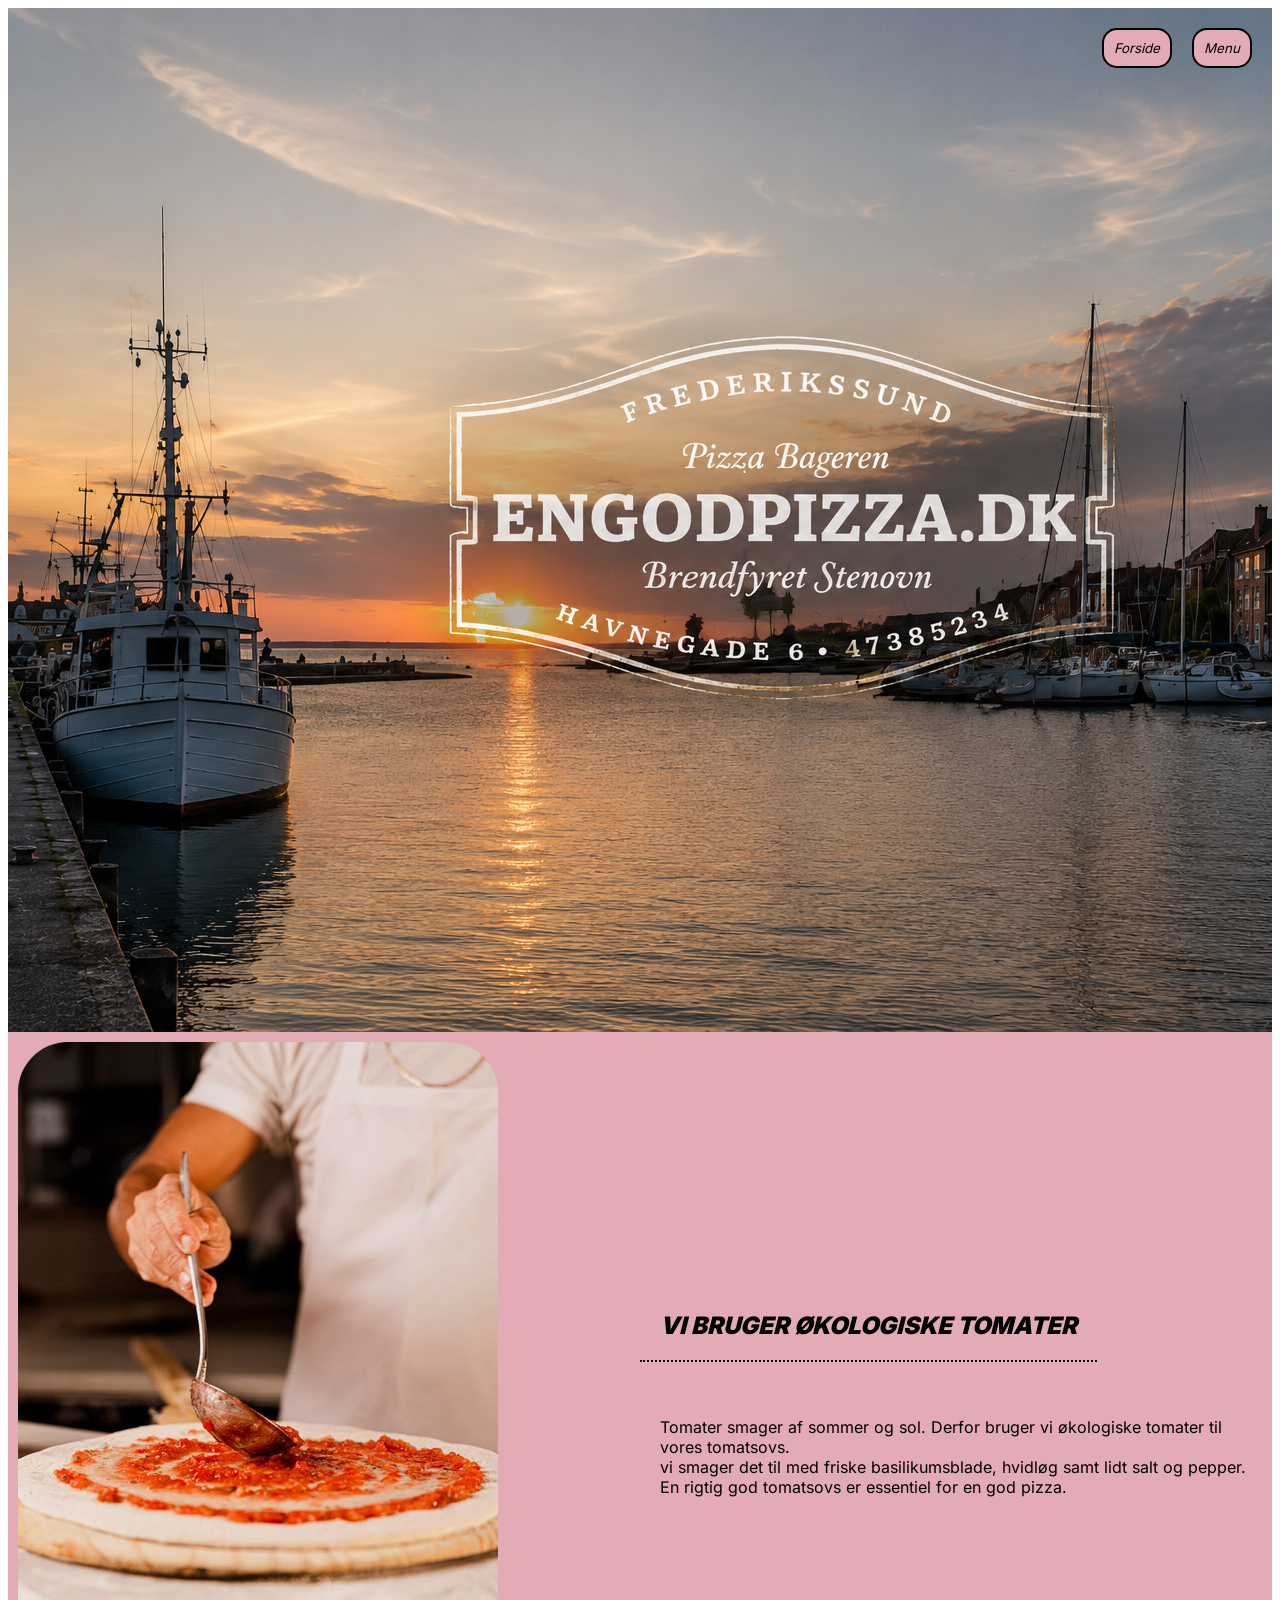
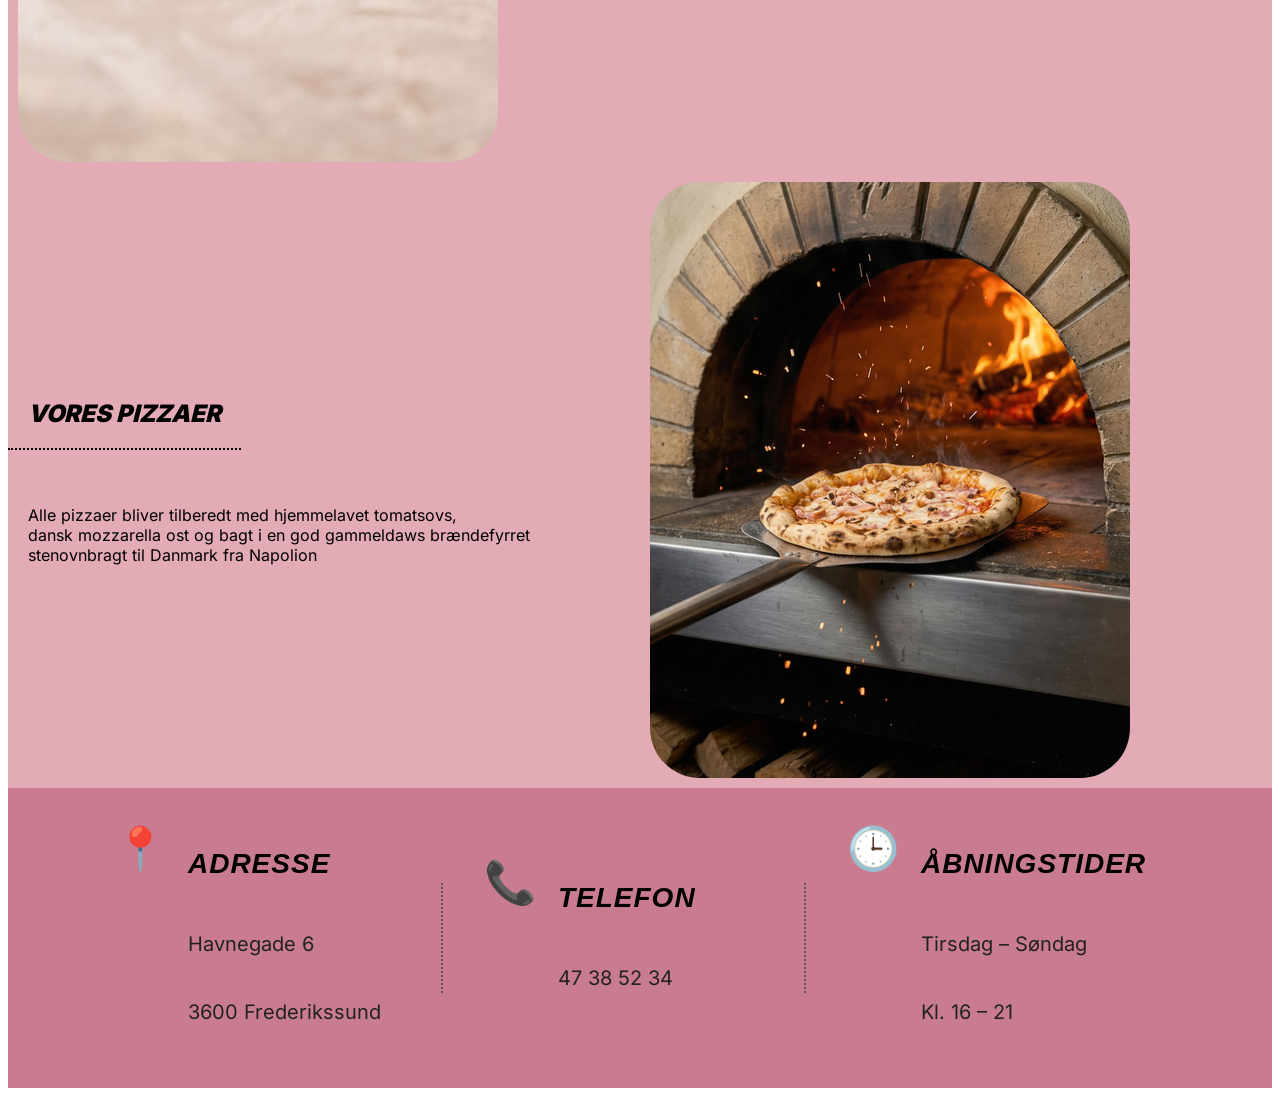
==== html/index.html @ a5d5ee14 "start på projekt" ====
<!doctype html>
<html lang="en">
  <head>
    <meta charset="UTF-8" />
    <meta name="viewport" content="width=device-width, initial-scale=1.0" />
    <link rel="stylesheet" href="../css/forside.css" />
    <title>Forside</title>
  </head>
  <body>
    <header id="header-section">
      <img class="background-image" src="../img/hero billede prototype.png" alt="" />
      <nav>
        <button><a href="index.html">Forside</a></button>
        <button><a href="menu.html">Menu</a></button>
      </nav>
    </header>
    <main>
      <div id="Tomat-section">
        <div>
          <img id="tomat-pic" src="../img/sovs.png" alt="" />
        </div>
        <div>
          <h2>VI BRUGER ØKOLOGISKE TOMATER</h2>
          <p>
            Tomater smager af sommer og sol. Derfor bruger vi økologiske tomater til vores tomatsovs. <br />vi smager det til med friske basilikumsblade, hvidløg samt lidt salt og pepper. <br />
            En rigtig god tomatsovs er essentiel for en god pizza.
          </p>
        </div>
      </div>
      <div id="pizza-section">
        <div>
          <img id="baking-pizza" src="../img/pizza.png" />
        </div>
        <div>
          <h2>VORES PIZZAER</h2>
          <p id="pizza-text">
            Alle pizzaer bliver tilberedt med hjemmelavet tomatsovs,<br />
            dansk mozzarella ost og bagt i en god gammeldaws brændefyrret <br />
            stenovnbragt til Danmark fra Napolion
          </p>
        </div>
      </div>
    </main>
    <footer>
      <footer class="footer">
        <div class="footer-item">
          <div class="icon">📍</div>
          <div>
            <h3>ADRESSE</h3>
            <p>Havnegade 6</p>
            <p>3600 Frederikssund</p>
          </div>
        </div>

        <div class="divider"></div>

        <div class="footer-item">
          <div class="icon">📞</div>
          <div>
            <h3>TELEFON</h3>
            <p>47 38 52 34</p>
          </div>
        </div>

        <div class="divider"></div>

        <div class="footer-item">
          <div class="icon">🕒</div>
          <div>
            <h3>ÅBNINGSTIDER</h3>
            <p>Tirsdag – Søndag</p>
            <p>Kl. 16 – 21</p>
          </div>
        </div>
      </footer>
    </footer>
  </body>
</html>
---- css/forside.css ----
/* fonts */
@font-face {
  font-family: "InterBlack";
  src: url("../fonts/Inter_18pt-Black.woff") format("woff");
  font-weight: normal;
}
h1,
h2,
h3 {
  font-family: "InterBlack";
  font-style: oblique;
}
@font-face {
  font-family: "InterNormal";
  src: url("../fonts/Inter-VariableFont_opsz\,wght.woff");
  font-weight: normal;
}
p {
  font-family: "InterNormal";
}
button {
  font-family: "InterNormal";
  font-style: italic;
}
/* layout css */
@media (min-width: 1200px) {
  #Tomat-section {
    display: grid;
    grid-template-columns: 1fr 1fr;
  }
  #pizza-section {
    display: grid;
    grid-template-columns: 1fr 1fr;
  }
  #pizza-section > div:first-child {
    grid-column: 2;
    grid-row: 1;
  }
  #pizza-section > div:last-child {
    grid-column: 1;
    grid-row: 1;
  }

  #header-section {
    display: grid;
    grid-template-columns: 1fr auto;
  }
  #pizza-section,
  #Tomat-section {
    align-items: center;
  }

  #footer-section {
    display: grid;
    grid-template-columns: 1fr 1fr 1fr;
    align-items: center;
  }
  #adress,
  #watch,
  #phone {
    display: grid;
    grid-template-columns: 1fr 1fr;
    grid-template-rows: 1fr;
  }
}
@media (max-width: 1200px) {
  /* #footer-section {
    display: grid;
    grid-template-columns: 1fr 1fr 1fr;
    align-items: center;
  } */
  #adress,
  #watch,
  #phone {
    display: grid;
    grid-template-columns: 1fr 1fr;
    grid-template-rows: 1fr;
  }
  #header-section {
    display: grid;
    grid-template-columns: 1fr auto;
  }
  .background-image {
    display: block;
    width: 100%;
    height: auto;
    object-fit: cover;
  }

  @media (max-width: 800px) {
    .background-image {
      max-height: 35vh;
    }
  }
}

/* general css */
#header-section {
  position: relative;
  overflow: hidden;
  align-items: center;
}
#header-section nav {
  position: absolute;
  top: 20px;
  right: 20px;
  display: flex;
  gap: 10px;
}
.background-image {
  display: block;
  object-fit: cover;
}
button {
  background-color: #e3abb6;
  border: black solid 2px;
  border-radius: 15px;
  padding: 10px;
  margin: 0;
}
button + button {
  margin-left: 10px;
}
button a {
  color: black;
  text-decoration: none;
}
main {
  background-color: #e3abb6;
}
footer {
  background-color: #c97c8f;
}
h2 {
  display: inline-block;
  border-bottom: 2px dotted #000;
  padding-bottom: 0.3em;
}
.footer-pic {
  max-height: 70px;
}
#baking-pizza,
#tomat-pic {
  padding: 10px;
  border-radius: 60px;
}
p,
h1,
h2,
h3 {
  padding: 20px;
}
img {
  display: block;
  object-fit: cover;
}

/* footer computer: */
@media (min-width: 1200px) {
  .footer {
    display: flex;
    align-items: center;
    justify-content: center;
    background: #c97c8f;
    padding: 40px 60px;
    gap: 40px;
    font-family: "Georgia", serif;
  }

  .footer-item {
    display: flex;
    align-items: flex-start;
    gap: 2px;
    min-width: 280px;
  }

  .footer-item h3 {
    margin: 0 0 12px;
    font-size: 28px;
    font-weight: 600;
    letter-spacing: 1px;
    font-family: Arial, sans-serif;
  }

  .footer-item p {
    margin: 4px 0;
    font-size: 20px;
    color: #222;
  }

  .icon {
    font-size: 42px;
    line-height: 1;
    color: #222;
  }

  .divider {
    width: 1px;
    height: 110px;
    border-left: 2px dotted #555;
  }
}
/* Footer phone: */
@media (max-width: 1200px) {
  .footer {
    flex-direction: column;
    align-items: flex-start;
    padding: 50px 35px;
    gap: 35px;
  }

  .footer-item {
    min-width: auto;
    width: 100%;
  }

  .divider {
    width: 100%;
    height: 1px;
    border-left: none;
    border-top: 2px dotted #555;
  }

  .footer-item h3 {
    font-size: 22px;
  }

  .footer-item p {
    font-size: 18px;
  }

  .icon {
    font-size: 36px;
  }
}
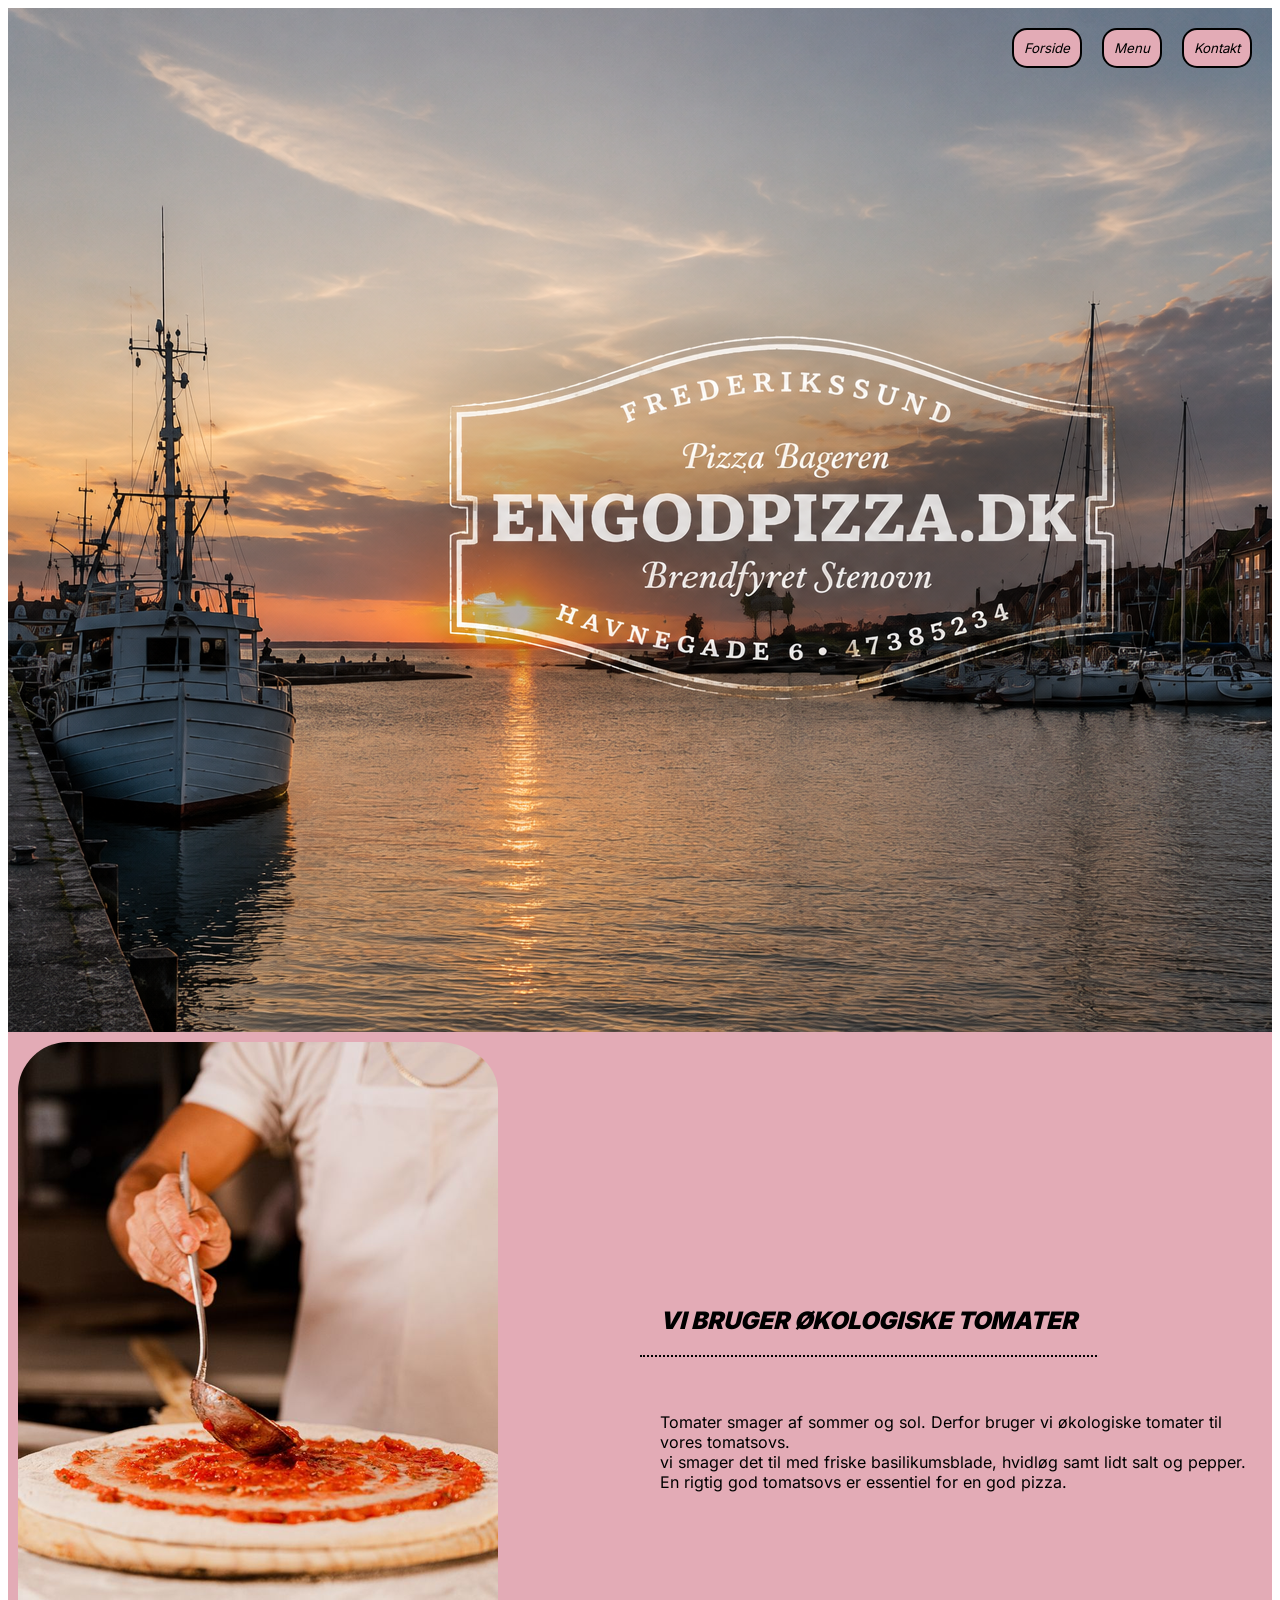
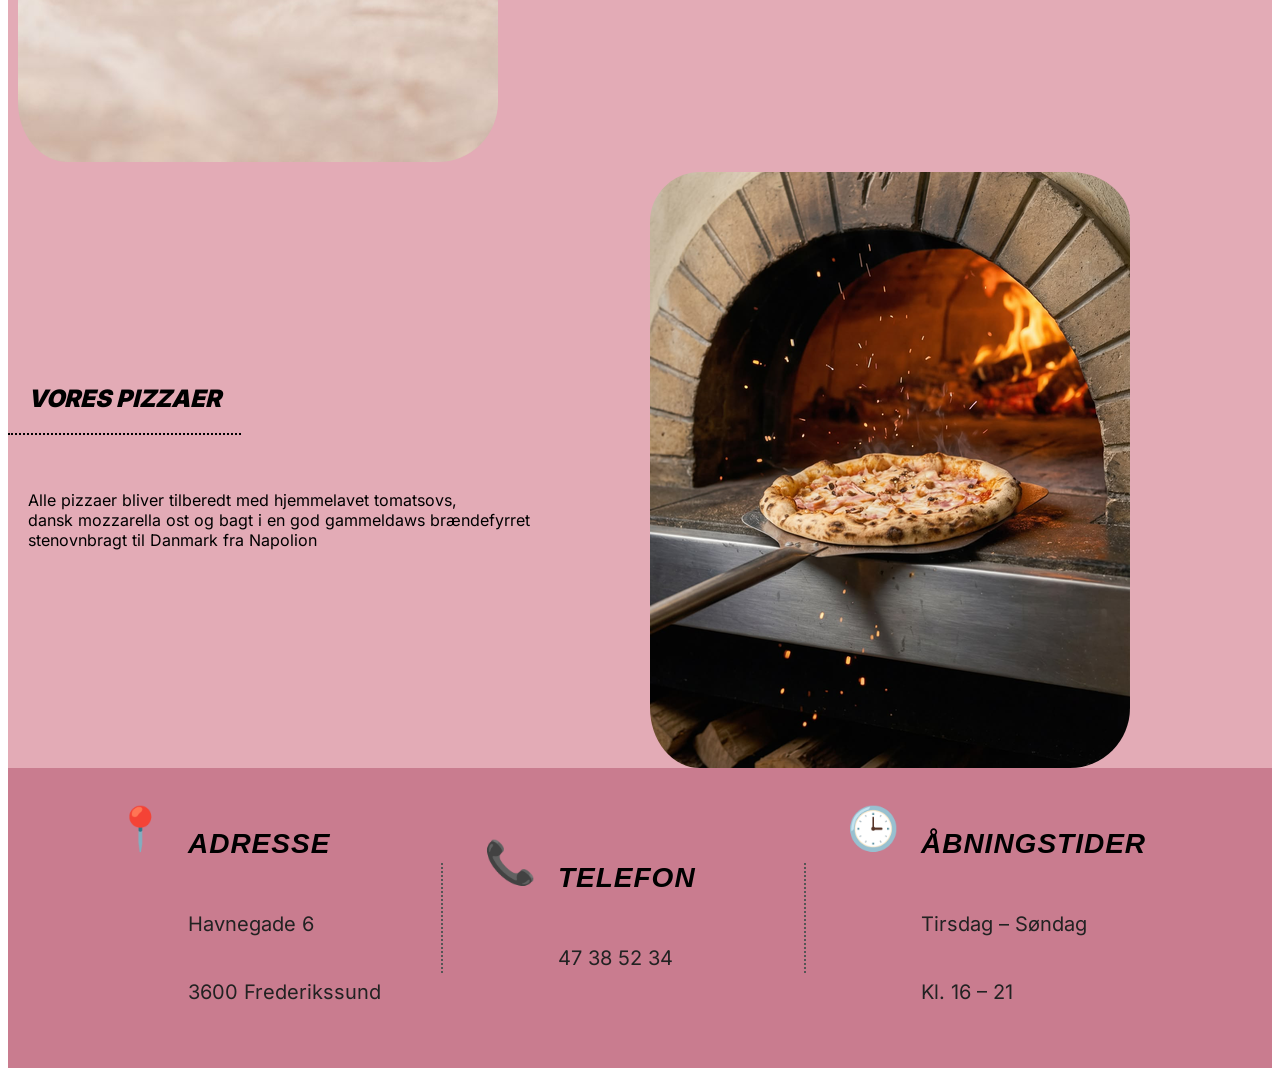
==== commit 6331ffc2: "tilkobling af kontakt" ====
--- a/html/index.html
+++ b/html/index.html
@@ -12,6 +12,7 @@
       <nav>
         <button><a href="index.html">Forside</a></button>
         <button><a href="menu.html">Menu</a></button>
+        <button><a href="galleri.html">Kontakt</a></button>
       </nav>
     </header>
     <main>
--- a/css/forside.css
+++ b/css/forside.css
@@ -139,10 +139,22 @@
 .footer-pic {
   max-height: 70px;
 }
-#baking-pizza,
-#tomat-pic {
-  padding: 10px;
-  border-radius: 60px;
+@media (min-width: 1200px) {
+  #baking-pizza,
+  #tomat-pic {
+    padding-top: 10px;
+    padding-left: 10px;
+    border-radius: 60px;
+  }
+}
+@media (max-width: 1200px) {
+  #baking-pizza,
+  #tomat-pic {
+    border-radius: 60px;
+  }
+  #tomat-pic {
+    padding-top: 10px;
+  }
 }
 p,
 h1,
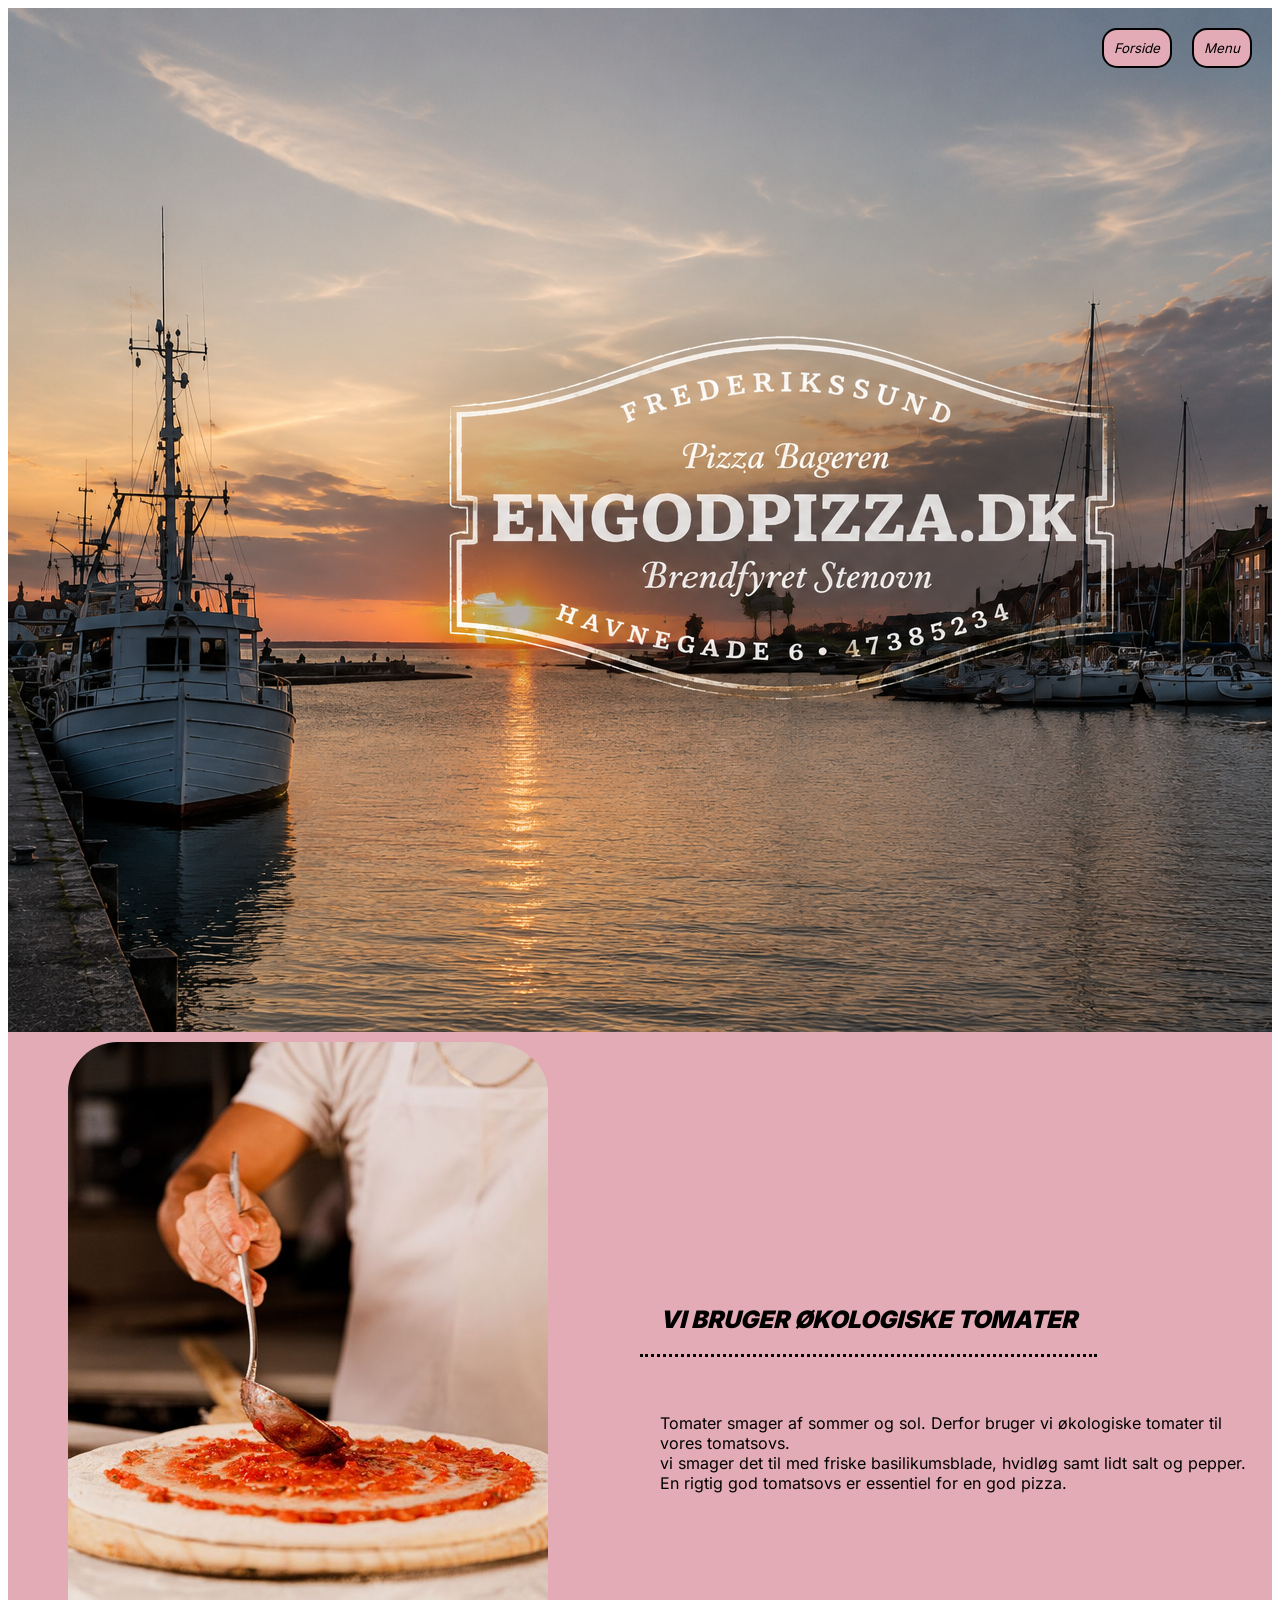
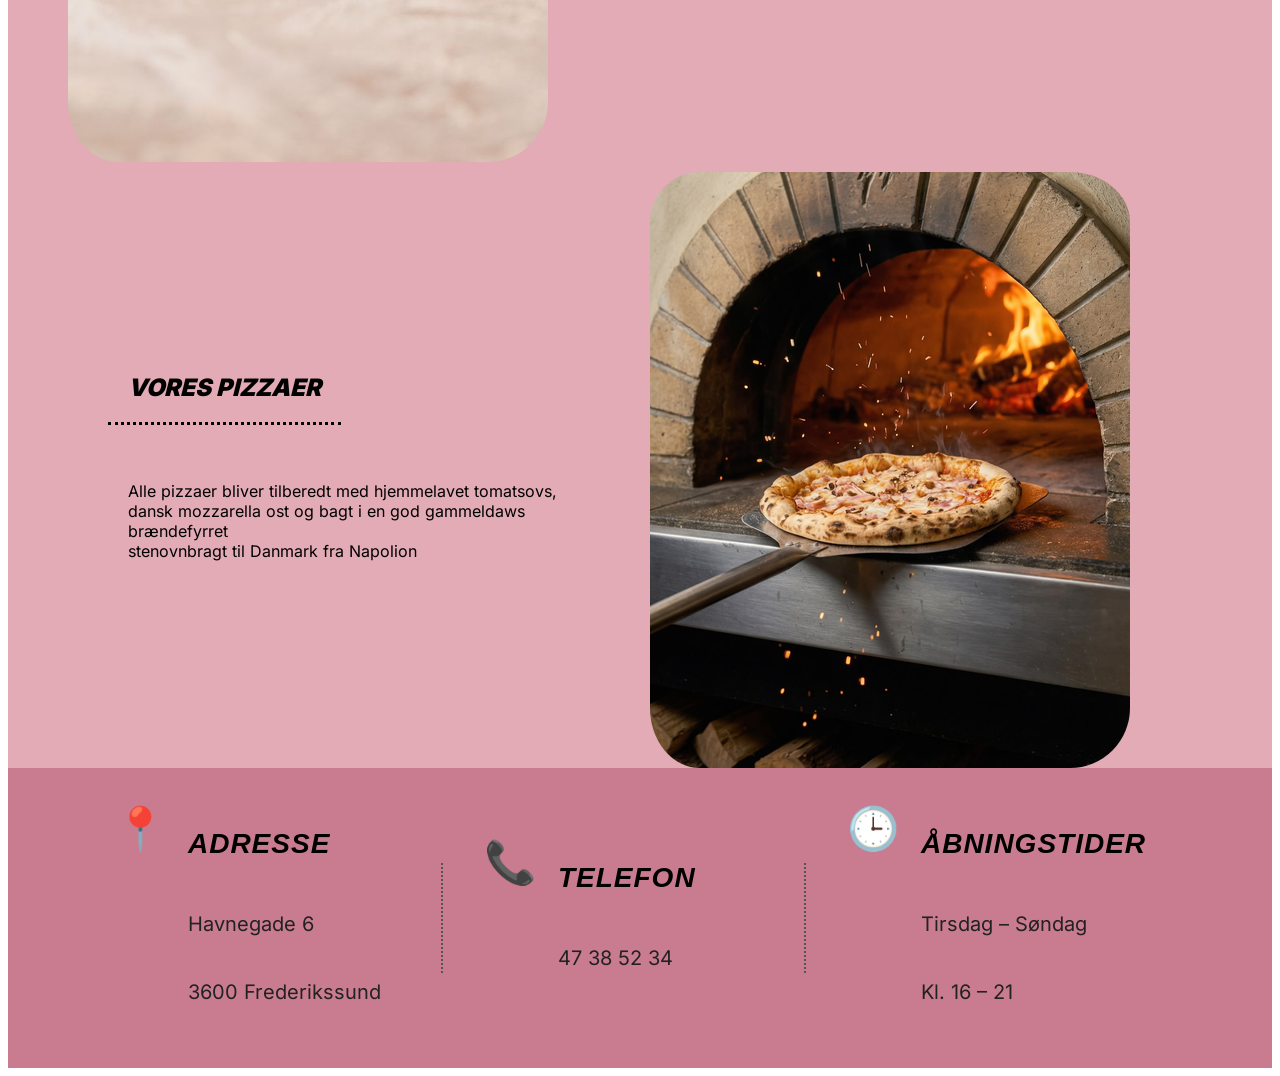
==== commit c77ce765: "ændring af margin på tekst" ====
--- a/html/index.html
+++ b/html/index.html
@@ -12,7 +12,6 @@
       <nav>
         <button><a href="index.html">Forside</a></button>
         <button><a href="menu.html">Menu</a></button>
-        <button><a href="galleri.html">Kontakt</a></button>
       </nav>
     </header>
     <main>
@@ -32,7 +31,7 @@
         <div>
           <img id="baking-pizza" src="../img/pizza.png" />
         </div>
-        <div>
+        <div class="pizza-2">
           <h2>VORES PIZZAER</h2>
           <p id="pizza-text">
             Alle pizzaer bliver tilberedt med hjemmelavet tomatsovs,<br />
--- a/css/forside.css
+++ b/css/forside.css
@@ -48,6 +48,12 @@
   #pizza-section,
   #Tomat-section {
     align-items: center;
+  }
+  #tomat-pic {
+    margin-left: 50px;
+  }
+  .pizza-2 {
+    margin-left: 100px;
   }
 
   #footer-section {
@@ -133,7 +139,7 @@
 }
 h2 {
   display: inline-block;
-  border-bottom: 2px dotted #000;
+  border-bottom: 3px dotted #000;
   padding-bottom: 0.3em;
 }
 .footer-pic {
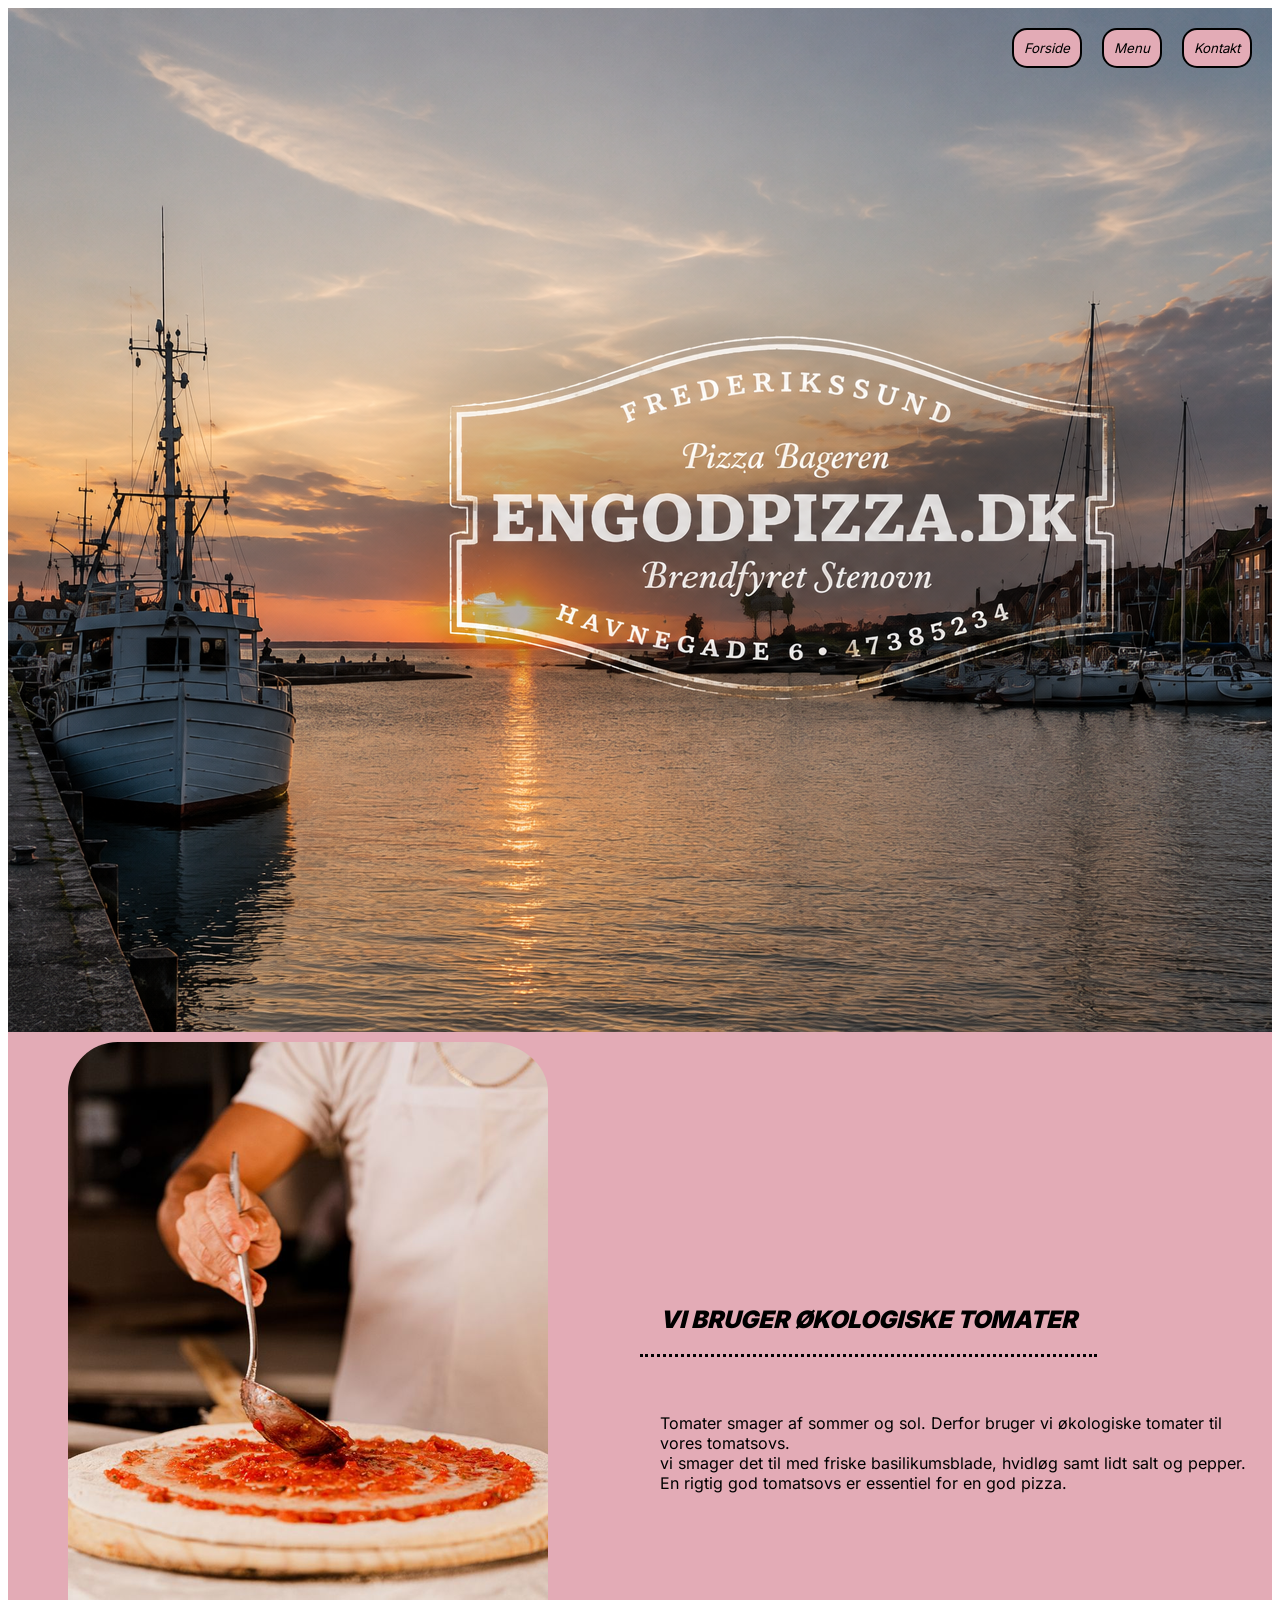
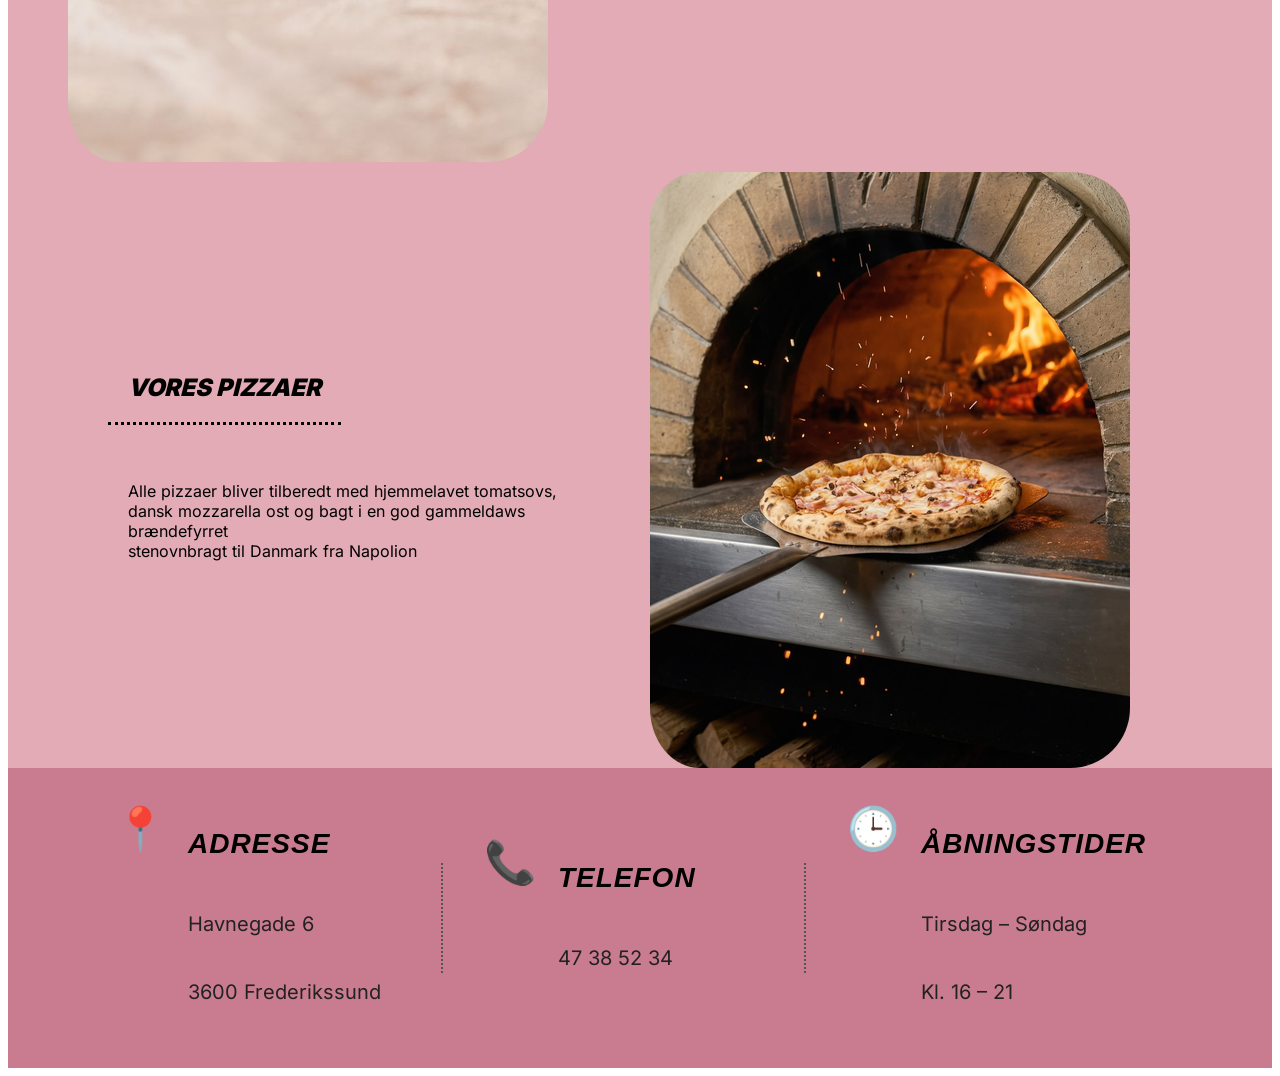
==== commit 7e29a471: "Merge pull request #4 from Edith1410/forside ændring af margin på tekst" ====
--- a/html/index.html
+++ b/html/index.html
@@ -12,6 +12,7 @@
       <nav>
         <button><a href="index.html">Forside</a></button>
         <button><a href="menu.html">Menu</a></button>
+        <button><a href="galleri.html">Kontakt</a></button>
       </nav>
     </header>
     <main>
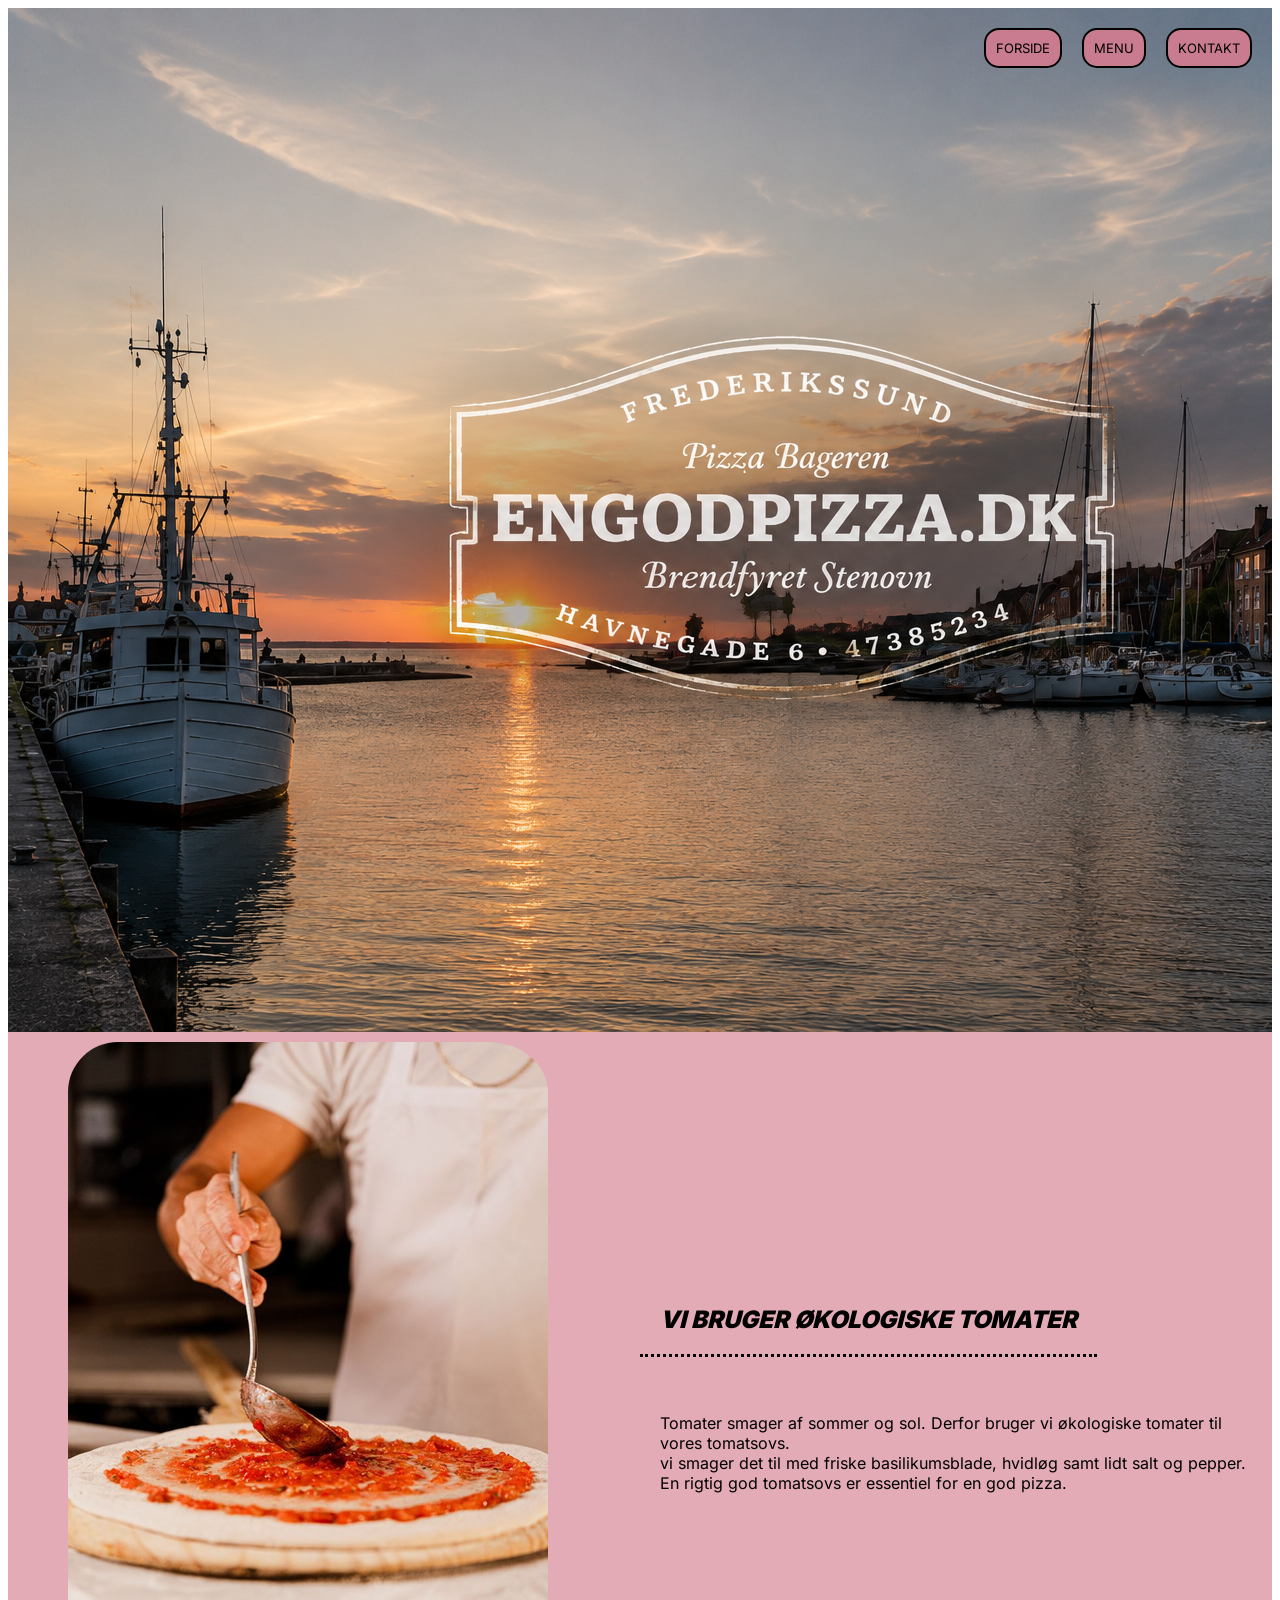
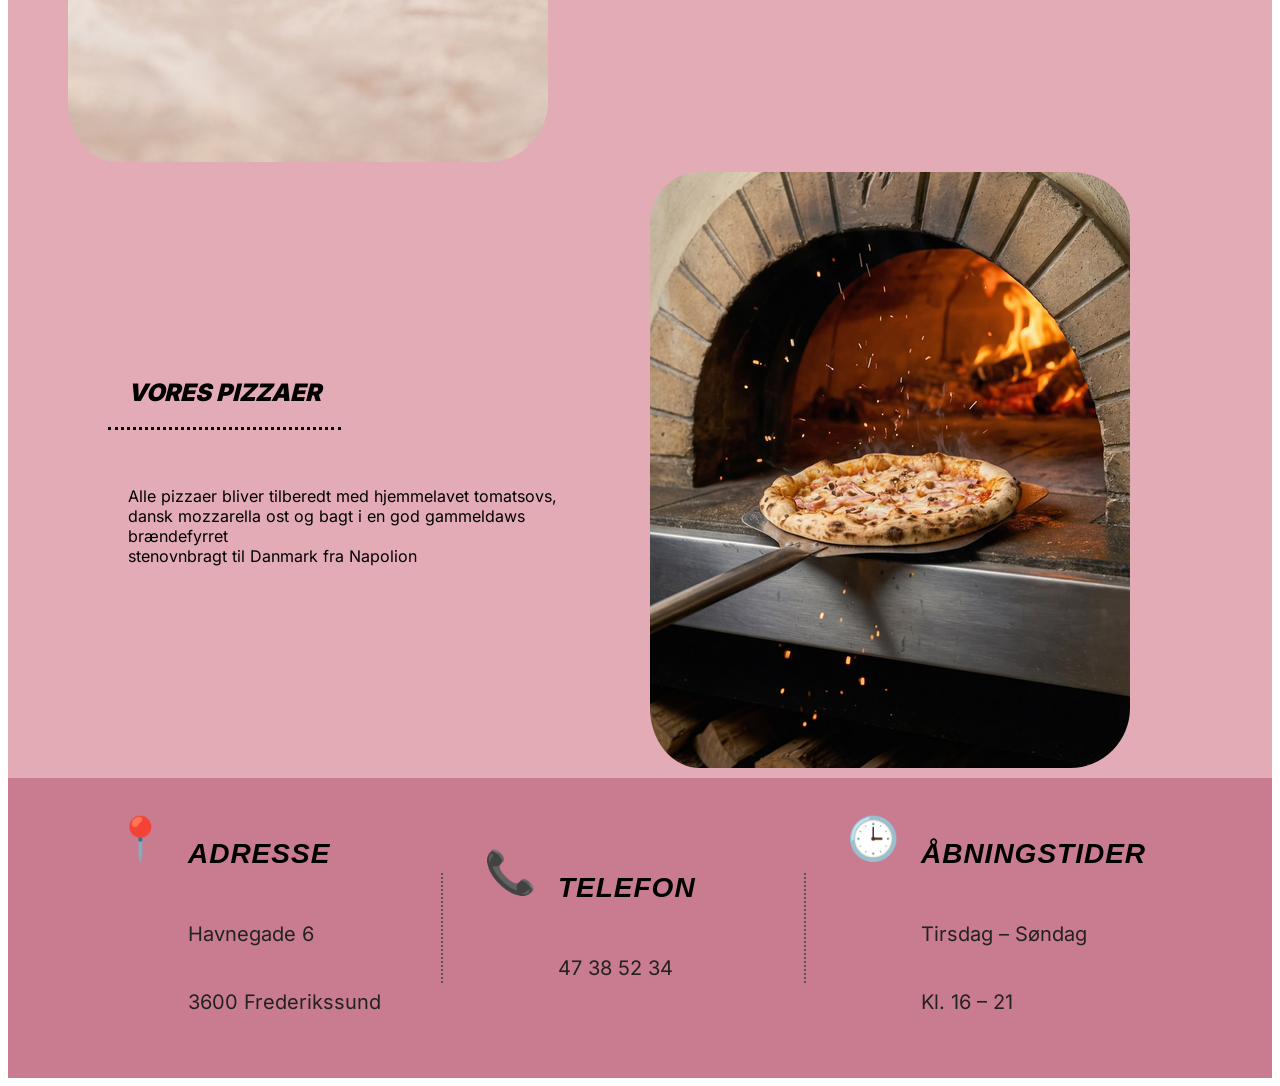
==== commit 9f0c38e1: "ændring af knapper" ====
--- a/html/index.html
+++ b/html/index.html
@@ -10,9 +10,9 @@
     <header id="header-section">
       <img class="background-image" src="../img/hero billede prototype.png" alt="" />
       <nav>
-        <button><a href="index.html">Forside</a></button>
-        <button><a href="menu.html">Menu</a></button>
-        <button><a href="galleri.html">Kontakt</a></button>
+        <button><a href="index.html">FORSIDE</a></button>
+        <button><a href="menu.html">MENU</a></button>
+        <button><a href="galleri.html">KONTAKT</a></button>
       </nav>
     </header>
     <main>
--- a/css/forside.css
+++ b/css/forside.css
@@ -20,13 +20,15 @@
 }
 button {
   font-family: "InterNormal";
-  font-style: italic;
 }
 /* layout css */
 @media (min-width: 1200px) {
   #Tomat-section {
     display: grid;
     grid-template-columns: 1fr 1fr;
+  }
+  #baking-pizza {
+    margin-bottom: 10px;
   }
   #pizza-section {
     display: grid;
@@ -118,7 +120,7 @@
   object-fit: cover;
 }
 button {
-  background-color: #e3abb6;
+  background-color: #c97c8f;
   border: black solid 2px;
   border-radius: 15px;
   padding: 10px;
@@ -172,7 +174,6 @@
   display: block;
   object-fit: cover;
 }
-
 /* footer computer: */
 @media (min-width: 1200px) {
   .footer {
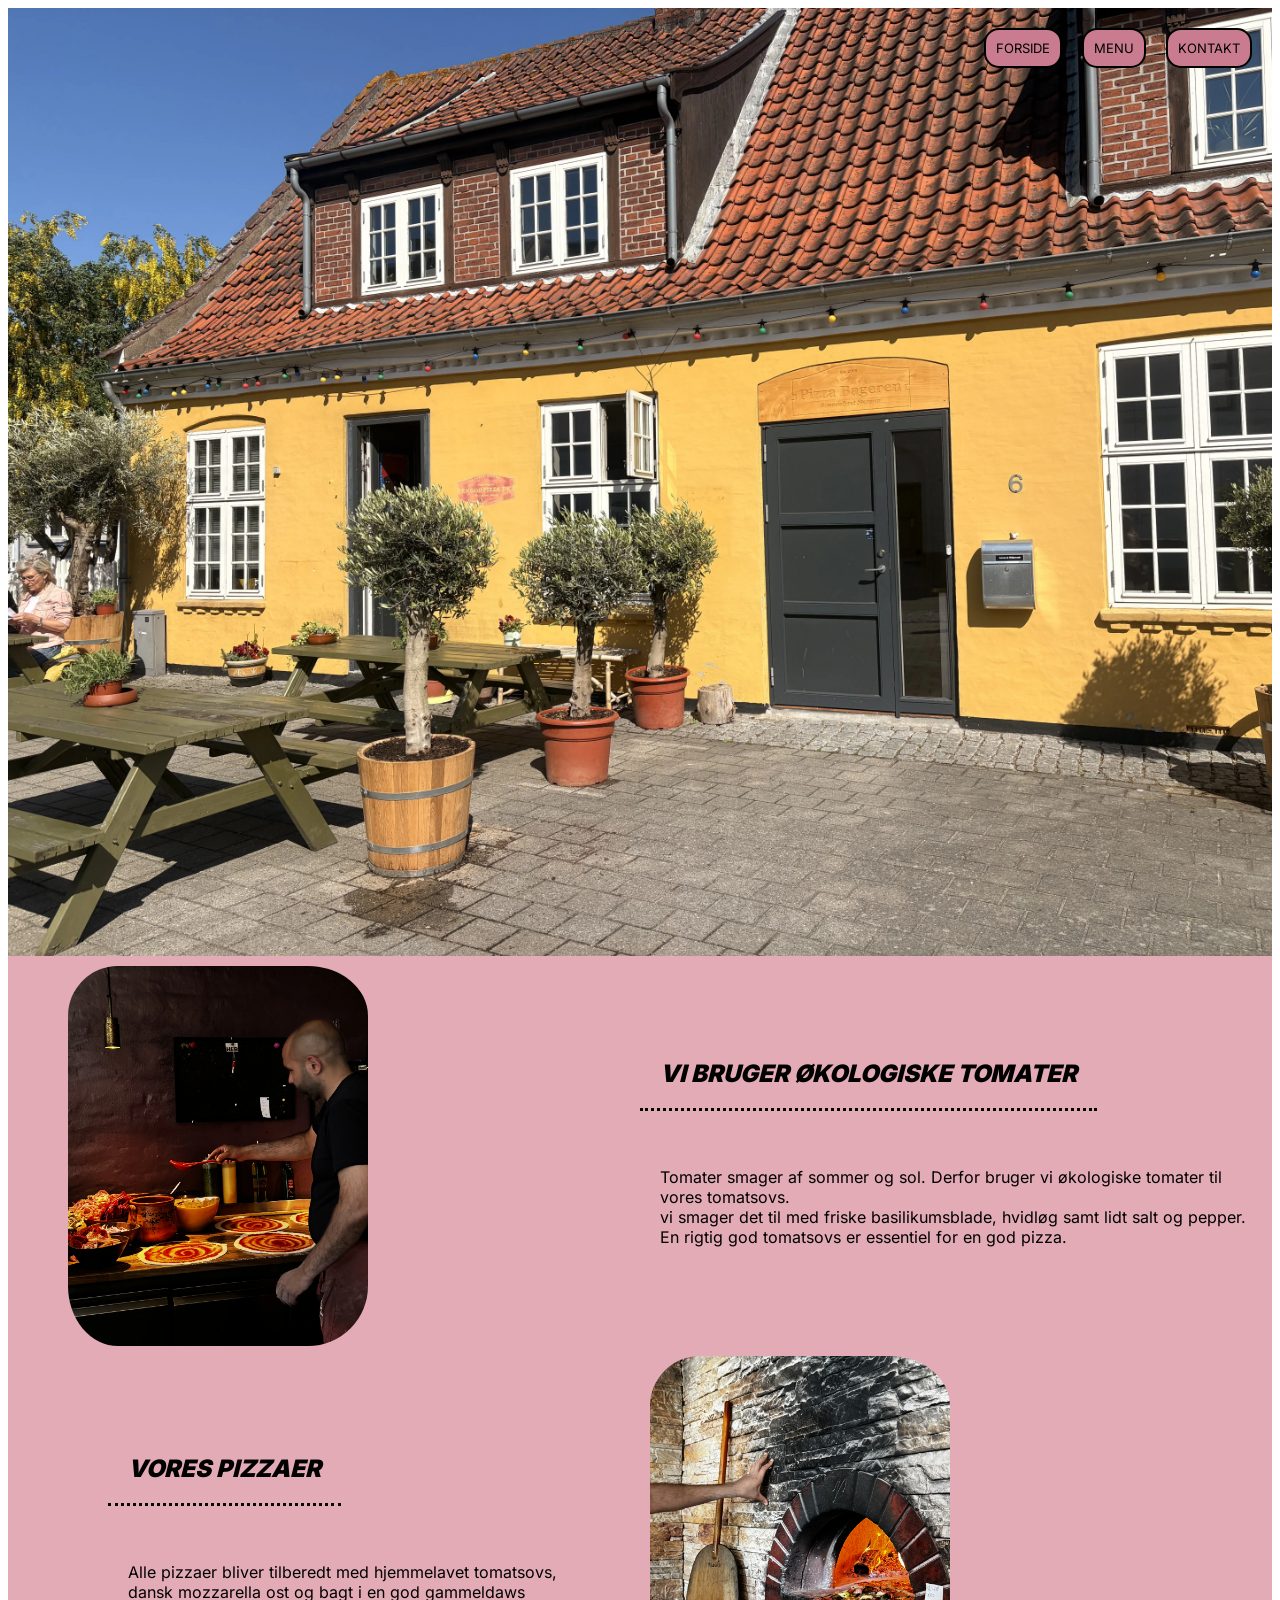
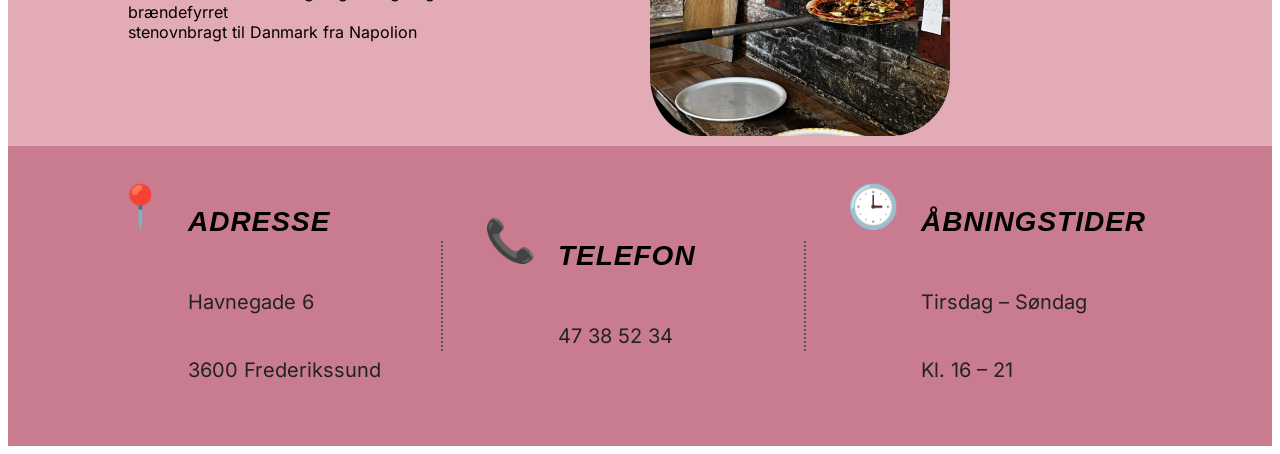
==== commit 61050899: "billeder til forside" ====
--- a/html/index.html
+++ b/html/index.html
@@ -8,7 +8,7 @@
   </head>
   <body>
     <header id="header-section">
-      <img class="background-image" src="../img/hero billede prototype.png" alt="" />
+      <img class="background-image" src="../img/hero_resultat.webp" alt="" />
       <nav>
         <button><a href="index.html">FORSIDE</a></button>
         <button><a href="menu.html">MENU</a></button>
@@ -18,7 +18,7 @@
     <main>
       <div id="Tomat-section">
         <div>
-          <img id="tomat-pic" src="../img/sovs.png" alt="" />
+          <img id="tomat-pic" src="../img/pizzasovs_resultat.webp" alt="" />
         </div>
         <div>
           <h2>VI BRUGER ØKOLOGISKE TOMATER</h2>
@@ -30,7 +30,7 @@
       </div>
       <div id="pizza-section">
         <div>
-          <img id="baking-pizza" src="../img/pizza.png" />
+          <img id="baking-pizza" src="../img/pizaovn_resultat.webp" />
         </div>
         <div class="pizza-2">
           <h2>VORES PIZZAER</h2>
--- a/css/forside.css
+++ b/css/forside.css
@@ -23,6 +23,13 @@
 }
 /* layout css */
 @media (min-width: 1200px) {
+  .background-image {
+    display: block;
+    width: 100%;
+    height: auto;
+    object-fit: cover;
+  }
+
   #Tomat-section {
     display: grid;
     grid-template-columns: 1fr 1fr;
@@ -153,6 +160,9 @@
     padding-top: 10px;
     padding-left: 10px;
     border-radius: 60px;
+    width: 300px;
+    height: 380px;
+    object-fit: cover;
   }
 }
 @media (max-width: 1200px) {
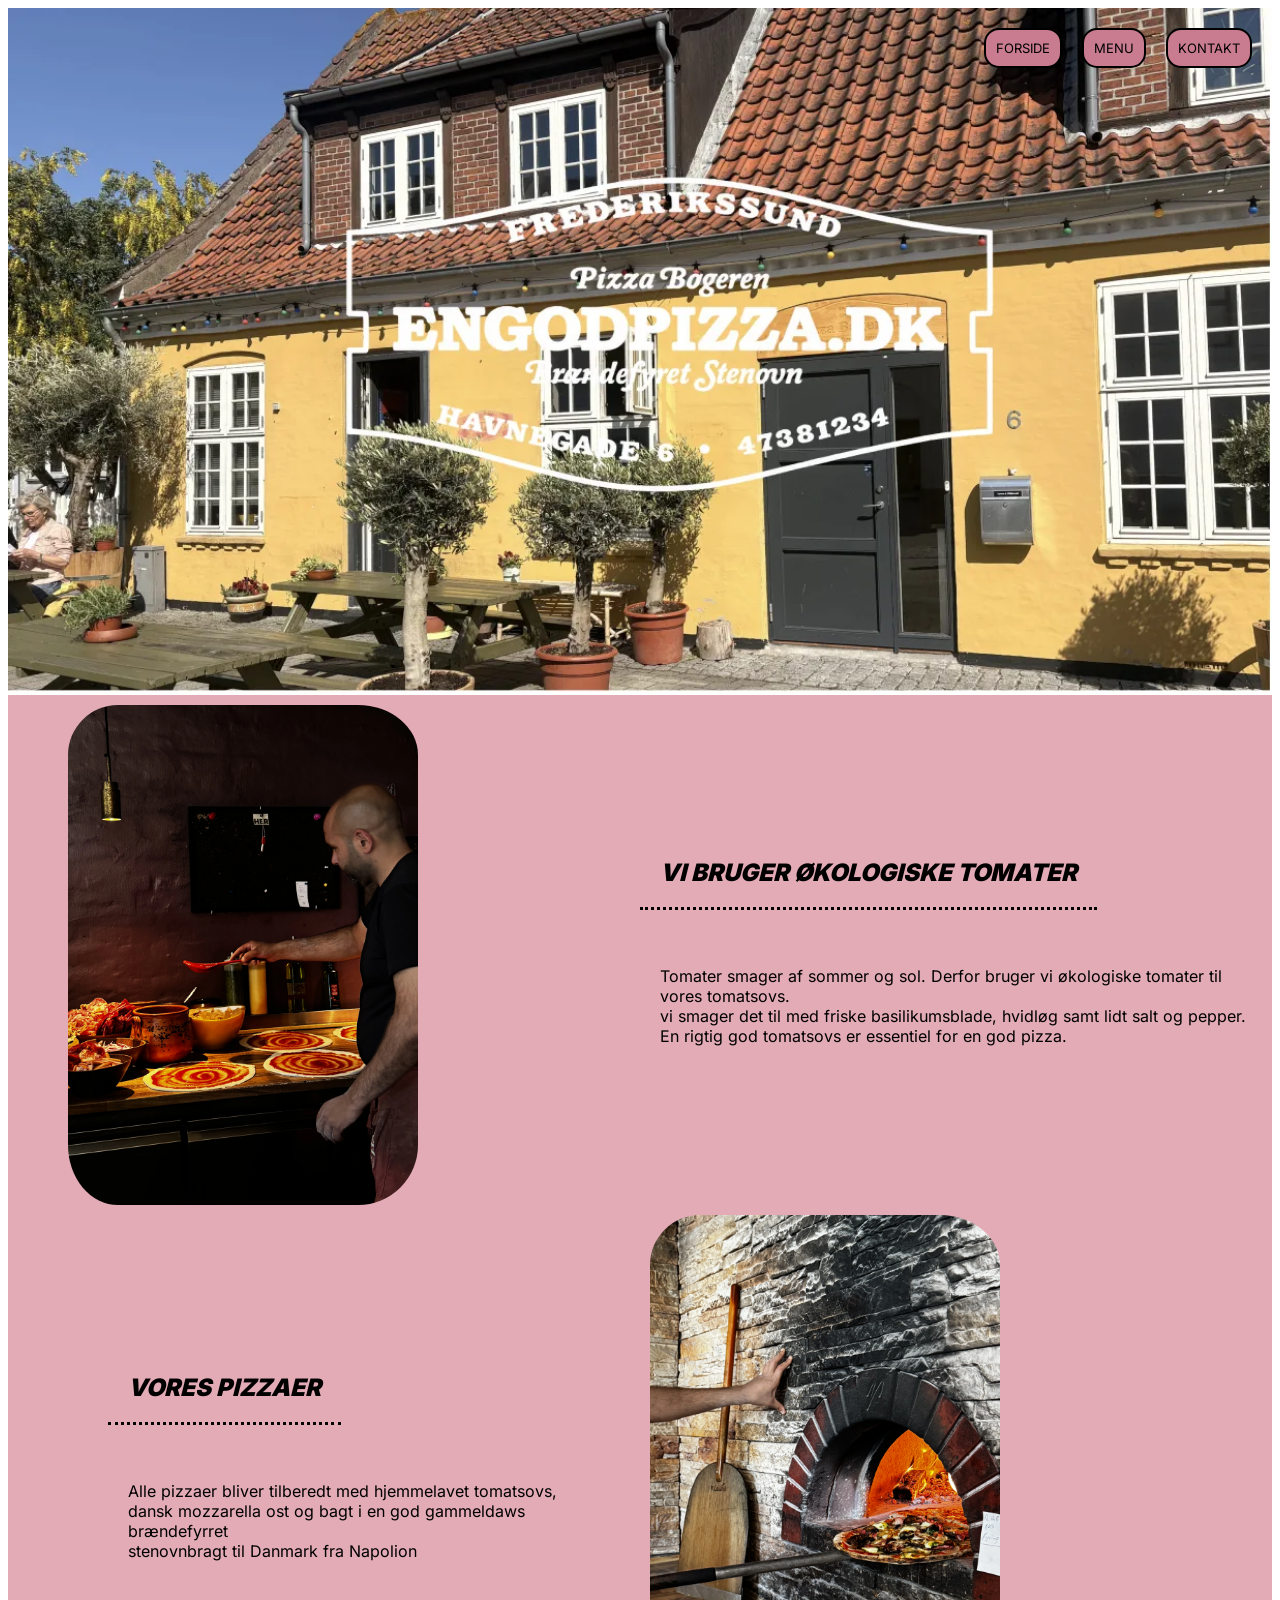
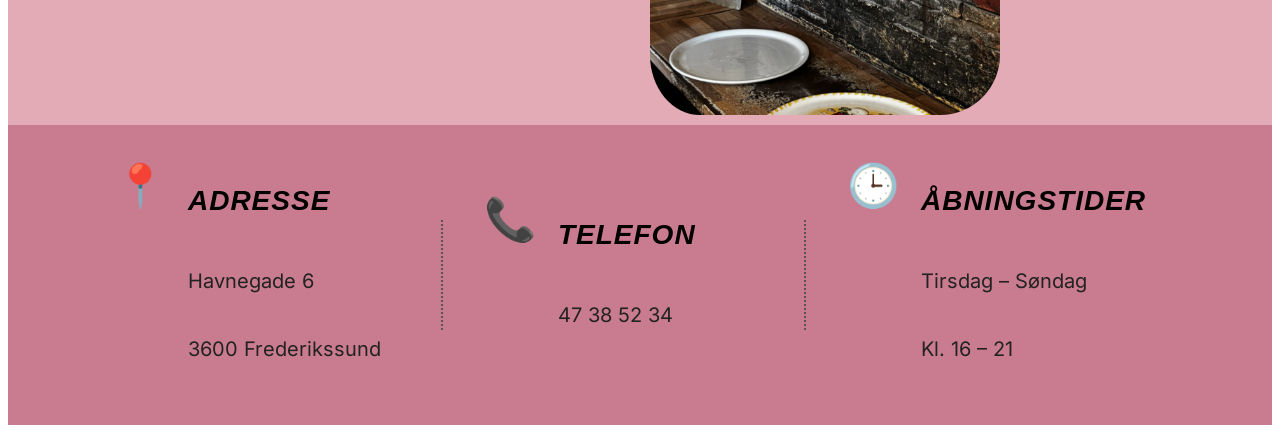
==== commit cb233e2c: "fixet hero og billeder på forside" ====
--- a/html/index.html
+++ b/html/index.html
@@ -8,7 +8,7 @@
   </head>
   <body>
     <header id="header-section">
-      <img class="background-image" src="../img/hero_resultat.webp" alt="" />
+      <img class="background-image" src="../img/FinalHero_done.webp" alt="" />
       <nav>
         <button><a href="index.html">FORSIDE</a></button>
         <button><a href="menu.html">MENU</a></button>
--- a/css/forside.css
+++ b/css/forside.css
@@ -160,8 +160,8 @@
     padding-top: 10px;
     padding-left: 10px;
     border-radius: 60px;
-    width: 300px;
-    height: 380px;
+    width: 350px;
+    height: 500px;
     object-fit: cover;
   }
 }
